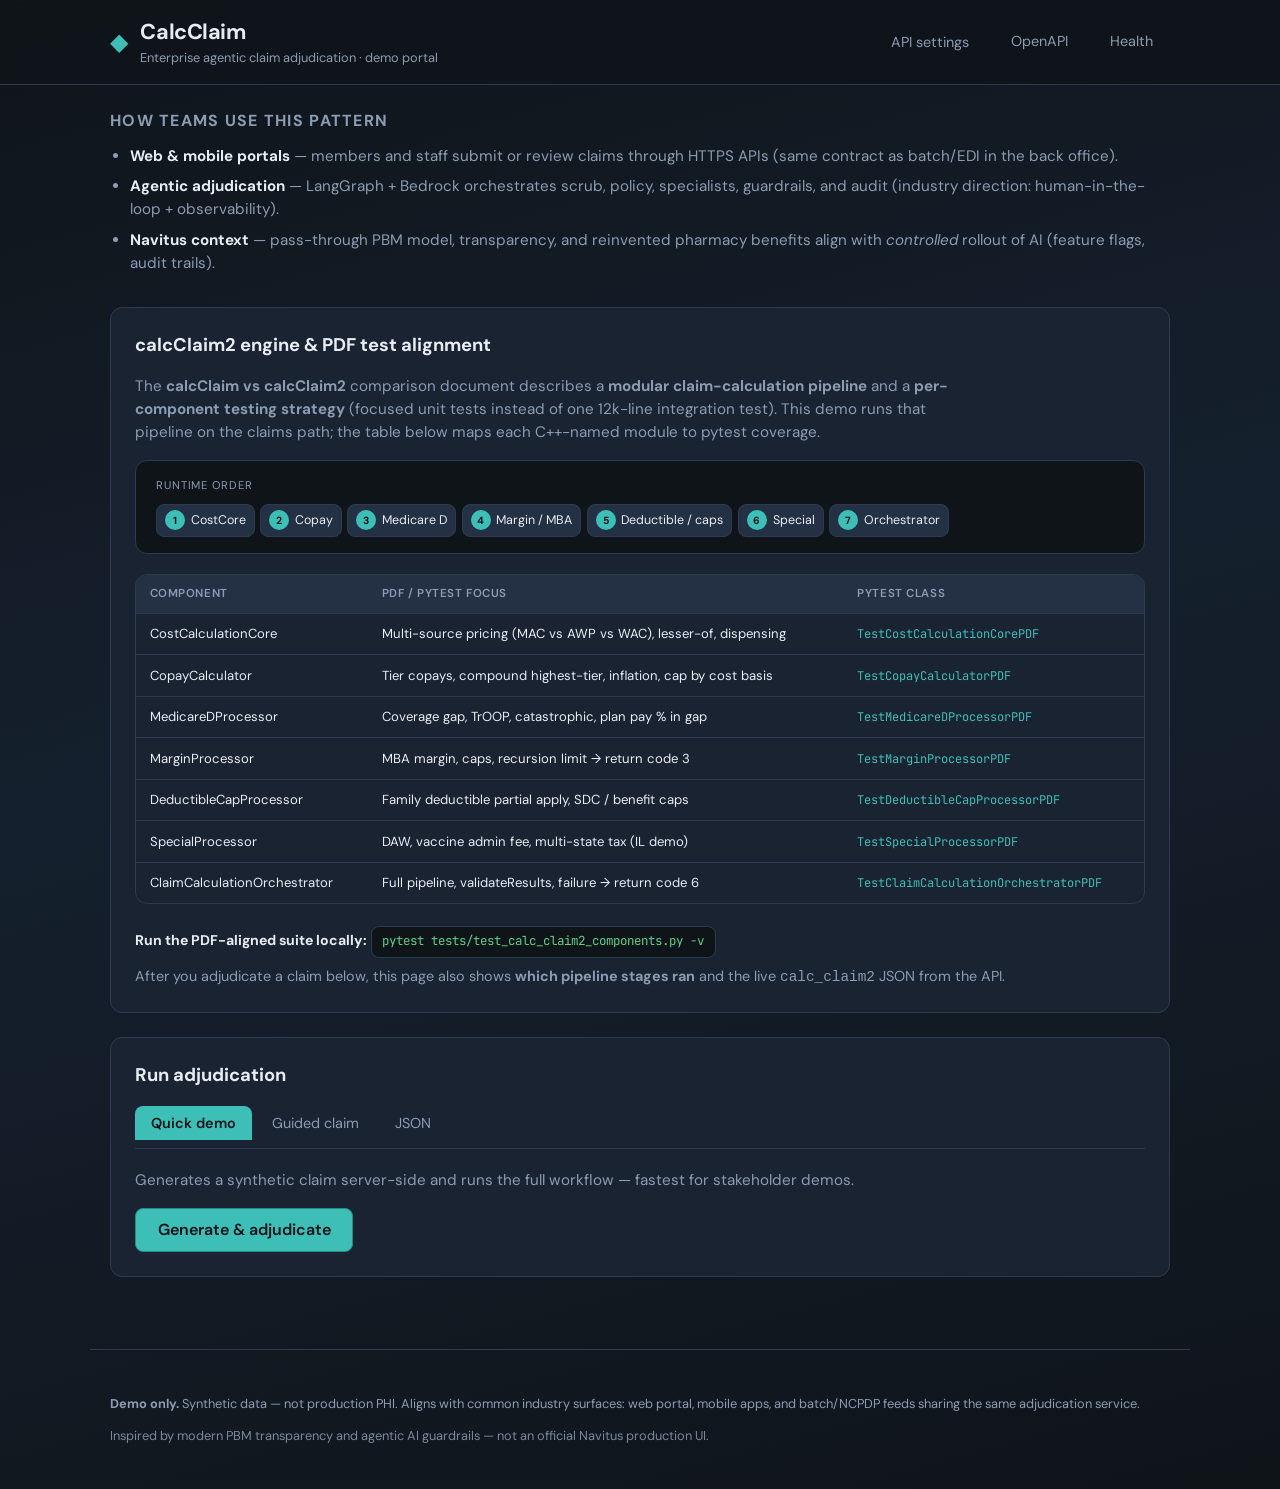
==== web/index.html @ a2e6c496 "adding the web UI" ====
<!DOCTYPE html>
<html lang="en">
<head>
  <meta charset="utf-8" />
  <meta name="viewport" content="width=device-width, initial-scale=1" />
  <link rel="icon" href="/demo/ui/favicon.svg" type="image/svg+xml" />
  <title>CalcClaim — Enterprise adjudication demo</title>
  <link rel="stylesheet" href="styles.css" />
  <link rel="preconnect" href="https://fonts.googleapis.com" />
  <link rel="preconnect" href="https://fonts.gstatic.com" crossorigin />
  <link href="https://fonts.googleapis.com/css2?family=DM+Sans:ital,opsz,wght@0,9..40,400;0,9..40,500;0,9..40,600;0,9..40,700;1,9..40,400&family=JetBrains+Mono:wght@400;500&display=swap" rel="stylesheet" />
</head>
<body>
  <a class="skip-link" href="#main">Skip to adjudication</a>
  <header class="site-header">
    <div class="header-inner">
      <div class="brand">
        <span class="brand-mark" aria-hidden="true">◆</span>
        <div>
          <h1>CalcClaim</h1>
          <p class="tagline">Enterprise agentic claim adjudication · demo portal</p>
        </div>
      </div>
      <nav class="header-actions" aria-label="Utilities">
        <button type="button" class="btn btn-ghost" id="btn-settings" aria-expanded="false" aria-controls="panel-settings">API settings</button>
        <a class="btn btn-ghost" href="/docs" target="_blank" rel="noopener">OpenAPI</a>
        <a class="btn btn-ghost" href="/health" target="_blank" rel="noopener">Health</a>
      </nav>
    </div>
  </header>

  <div id="panel-settings" class="settings-panel hidden" role="region" aria-label="API settings">
    <div class="settings-inner">
      <label for="api-base">API base URL</label>
      <input id="api-base" type="url" inputmode="url" placeholder="Same origin — leave empty when UI is served from this API" autocomplete="off" />
      <p class="hint">Use when the UI is hosted separately (e.g. static S3 + CloudFront calling API Gateway). Saved in <code>localStorage</code>.</p>
      <button type="button" class="btn btn-primary" id="btn-save-settings">Save</button>
    </div>
  </div>

  <main id="main" class="layout">
    <section class="intro" aria-labelledby="intro-heading">
      <h2 id="intro-heading">How teams use this pattern</h2>
      <ul class="channels">
        <li><strong>Web &amp; mobile portals</strong> — members and staff submit or review claims through HTTPS APIs (same contract as batch/EDI in the back office).</li>
        <li><strong>Agentic adjudication</strong> — LangGraph + Bedrock orchestrates scrub, policy, specialists, guardrails, and audit (industry direction: human-in-the-loop + observability).</li>
        <li><strong>Navitus context</strong> — pass-through PBM model, transparency, and reinvented pharmacy benefits align with <em>controlled</em> rollout of AI (feature flags, audit trails).</li>
      </ul>
    </section>

    <section class="panel cc2-qa-panel" aria-labelledby="cc2-heading">
      <h2 id="cc2-heading">calcClaim2 engine &amp; PDF test alignment</h2>
      <p class="lede">
        The <strong>calcClaim vs calcClaim2</strong> comparison document describes a <strong>modular claim-calculation pipeline</strong>
        and a <strong>per-component testing strategy</strong> (focused unit tests instead of one 12k-line integration test).
        This demo runs that pipeline on the claims path; the table below maps each C++-named module to pytest coverage.
      </p>

      <div class="cc2-pipeline-static" aria-label="calcClaim2 pipeline order">
        <span class="cc2-pipe-label">Runtime order</span>
        <ol class="cc2-steps-row">
          <li><span class="cc2-step-num">1</span> CostCore</li>
          <li><span class="cc2-step-num">2</span> Copay</li>
          <li><span class="cc2-step-num">3</span> Medicare&nbsp;D</li>
          <li><span class="cc2-step-num">4</span> Margin&nbsp;/&nbsp;MBA</li>
          <li><span class="cc2-step-num">5</span> Deductible&nbsp;/&nbsp;caps</li>
          <li><span class="cc2-step-num">6</span> Special</li>
          <li><span class="cc2-step-num">7</span> Orchestrator</li>
        </ol>
      </div>

      <div class="cc2-table-wrap">
        <table class="cc2-test-table">
          <thead>
            <tr>
              <th scope="col">Component</th>
              <th scope="col">PDF / pytest focus</th>
              <th scope="col">Pytest class</th>
            </tr>
          </thead>
          <tbody>
            <tr>
              <td>CostCalculationCore</td>
              <td>Multi-source pricing (MAC vs AWP vs WAC), lesser-of, dispensing</td>
              <td><code>TestCostCalculationCorePDF</code></td>
            </tr>
            <tr>
              <td>CopayCalculator</td>
              <td>Tier copays, compound highest-tier, inflation, cap by cost basis</td>
              <td><code>TestCopayCalculatorPDF</code></td>
            </tr>
            <tr>
              <td>MedicareDProcessor</td>
              <td>Coverage gap, TrOOP, catastrophic, plan pay % in gap</td>
              <td><code>TestMedicareDProcessorPDF</code></td>
            </tr>
            <tr>
              <td>MarginProcessor</td>
              <td>MBA margin, caps, recursion limit → return code 3</td>
              <td><code>TestMarginProcessorPDF</code></td>
            </tr>
            <tr>
              <td>DeductibleCapProcessor</td>
              <td>Family deductible partial apply, SDC / benefit caps</td>
              <td><code>TestDeductibleCapProcessorPDF</code></td>
            </tr>
            <tr>
              <td>SpecialProcessor</td>
              <td>DAW, vaccine admin fee, multi-state tax (IL demo)</td>
              <td><code>TestSpecialProcessorPDF</code></td>
            </tr>
            <tr>
              <td>ClaimCalculationOrchestrator</td>
              <td>Full pipeline, validateResults, failure → return code 6</td>
              <td><code>TestClaimCalculationOrchestratorPDF</code></td>
            </tr>
          </tbody>
        </table>
      </div>

      <p class="cc2-cli-hint">
        <strong>Run the PDF-aligned suite locally:</strong>
        <code class="cc2-cli">pytest tests/test_calc_claim2_components.py -v</code>
      </p>
      <p class="muted tiny">After you adjudicate a claim below, this page also shows <strong>which pipeline stages ran</strong> and the live <code>calc_claim2</code> JSON from the API.</p>
    </section>

    <section class="panel" aria-labelledby="run-heading">
      <h2 id="run-heading">Run adjudication</h2>

      <div class="tabs" role="tablist">
        <button type="button" class="tab active" role="tab" aria-selected="true" aria-controls="tab-quick" id="tab-btn-quick">Quick demo</button>
        <button type="button" class="tab" role="tab" aria-selected="false" aria-controls="tab-guided" id="tab-btn-guided">Guided claim</button>
        <button type="button" class="tab" role="tab" aria-selected="false" aria-controls="tab-json" id="tab-btn-json">JSON</button>
      </div>

      <div id="tab-quick" class="tab-panel" role="tabpanel" aria-labelledby="tab-btn-quick">
        <p class="lede">Generates a synthetic claim server-side and runs the full workflow — fastest for stakeholder demos.</p>
        <button type="button" class="btn btn-primary btn-lg" id="btn-quick">Generate &amp; adjudicate</button>
      </div>

      <div id="tab-guided" class="tab-panel hidden" role="tabpanel" aria-labelledby="tab-btn-guided" hidden>
        <p class="lede">Pick a drug tier and scenario; the browser builds a minimal claim JSON (no real PHI).</p>
        <div class="form-grid">
          <label>Drug (sample)
            <select id="guided-drug"></select>
          </label>
          <label>Plan
            <select id="guided-plan"></select>
          </label>
          <label>Scenario
            <select id="guided-scenario">
              <option value="approved">Likely approved</option>
              <option value="prior_auth">Prior authorization path</option>
              <option value="dur">DUR alert path</option>
            </select>
          </label>
          <label>Actor ID (for flags / audit)
            <input id="guided-actor" type="text" value="portal-user-001" autocomplete="username" />
          </label>
        </div>
        <button type="button" class="btn btn-primary btn-lg" id="btn-guided">Adjudicate guided claim</button>
      </div>

      <div id="tab-json" class="tab-panel hidden" role="tabpanel" aria-labelledby="tab-btn-json" hidden>
        <p class="lede">Paste a full claim JSON. Use <strong>Load sample</strong> for a safe template.</p>
        <div class="json-actions">
          <button type="button" class="btn btn-secondary" id="btn-load-sample">Load sample</button>
        </div>
        <label class="sr-only" for="claim-json">Claim JSON</label>
        <textarea id="claim-json" rows="14" spellcheck="false" aria-label="Claim JSON"></textarea>
        <button type="button" class="btn btn-primary btn-lg" id="btn-json">Adjudicate JSON</button>
      </div>

      <div id="status" class="status-banner hidden" role="status" aria-live="polite"></div>
      <div id="error" class="error-banner hidden" role="alert"></div>
    </section>

    <section class="panel result-panel hidden" id="result-section" aria-live="polite">
      <div class="result-header">
        <h2>Adjudication result</h2>
        <div class="result-actions">
          <button type="button" class="btn btn-secondary" id="btn-print">Print / PDF</button>
          <button type="button" class="btn btn-ghost" id="btn-copy">Copy JSON</button>
        </div>
      </div>
      <div id="result-summary" class="result-summary"></div>
      <details class="raw-details">
        <summary>Raw response</summary>
        <pre id="result-raw" class="raw-pre"></pre>
      </details>
    </section>
  </main>

  <footer class="site-footer">
    <p><strong>Demo only.</strong> Synthetic data — not production PHI. Aligns with common industry surfaces: web portal, mobile apps, and batch/NCPDP feeds sharing the same adjudication service.</p>
    <p class="footer-note">Inspired by modern PBM transparency and agentic AI guardrails — not an official Navitus production UI.</p>
  </footer>

  <script src="app.js" defer></script>
</body>
</html>
---- web/styles.css ----
/* CalcClaim demo portal — professional PBM / health-tech aesthetic */
:root {
  --bg: #0f1419;
  --surface: #1a2332;
  --surface-2: #243044;
  --border: #2d3a4f;
  --text: #e8edf4;
  --muted: #8b9cb3;
  --accent: #3dbfb8;
  --accent-dim: #2a8a85;
  --warn: #e8b84a;
  --danger: #e85d6f;
  --success: #5ecf8c;
  --radius: 12px;
  --font: "DM Sans", system-ui, sans-serif;
  --mono: "JetBrains Mono", ui-monospace, monospace;
}

*,
*::before,
*::after {
  box-sizing: border-box;
}

html {
  scroll-behavior: smooth;
}

body {
  margin: 0;
  min-height: 100vh;
  font-family: var(--font);
  background: linear-gradient(165deg, var(--bg) 0%, #15202e 45%, var(--bg) 100%);
  color: var(--text);
  line-height: 1.5;
}

.skip-link {
  position: absolute;
  left: -9999px;
  z-index: 999;
  padding: 0.5rem 1rem;
  background: var(--accent);
  color: var(--bg);
}
.skip-link:focus {
  left: 1rem;
  top: 1rem;
}

.site-header {
  border-bottom: 1px solid var(--border);
  background: rgba(15, 20, 25, 0.85);
  backdrop-filter: blur(8px);
  position: sticky;
  top: 0;
  z-index: 10;
}

.header-inner {
  max-width: 1100px;
  margin: 0 auto;
  padding: 1rem 1.25rem;
  display: flex;
  flex-wrap: wrap;
  align-items: center;
  justify-content: space-between;
  gap: 1rem;
}

.brand {
  display: flex;
  align-items: center;
  gap: 0.75rem;
}

.brand-mark {
  font-size: 1.5rem;
  color: var(--accent);
}

.brand h1 {
  margin: 0;
  font-size: 1.35rem;
  font-weight: 700;
  letter-spacing: -0.02em;
}

.tagline {
  margin: 0;
  font-size: 0.8rem;
  color: var(--muted);
}

.header-actions {
  display: flex;
  flex-wrap: wrap;
  gap: 0.5rem;
  align-items: center;
}

.settings-panel {
  max-width: 1100px;
  margin: 0 auto;
  padding: 0 1.25rem 1rem;
}
.settings-panel.hidden {
  display: none;
}
.settings-inner {
  background: var(--surface);
  border: 1px solid var(--border);
  border-radius: var(--radius);
  padding: 1rem 1.25rem;
}
.settings-inner label {
  display: block;
  font-size: 0.85rem;
  margin-bottom: 0.35rem;
  color: var(--muted);
}
.settings-inner input {
  width: 100%;
  max-width: 640px;
  padding: 0.5rem 0.65rem;
  border-radius: 8px;
  border: 1px solid var(--border);
  background: var(--bg);
  color: var(--text);
  font-family: var(--mono);
  font-size: 0.85rem;
}
.hint {
  font-size: 0.8rem;
  color: var(--muted);
  margin: 0.5rem 0 0.75rem;
}

.layout {
  max-width: 1100px;
  margin: 0 auto;
  padding: 1.5rem 1.25rem 3rem;
}

.intro {
  margin-bottom: 2rem;
}

.intro h2 {
  font-size: 1rem;
  text-transform: uppercase;
  letter-spacing: 0.08em;
  color: var(--muted);
  margin: 0 0 0.75rem;
}

.channels {
  margin: 0;
  padding-left: 1.25rem;
  color: var(--muted);
  font-size: 0.95rem;
}
.channels li {
  margin-bottom: 0.5rem;
}
.channels strong {
  color: var(--text);
}

.panel {
  background: var(--surface);
  border: 1px solid var(--border);
  border-radius: var(--radius);
  padding: 1.5rem;
  margin-bottom: 1.5rem;
}

.panel h2 {
  margin: 0 0 1rem;
  font-size: 1.15rem;
}

.tabs {
  display: flex;
  gap: 0.25rem;
  margin-bottom: 1.25rem;
  border-bottom: 1px solid var(--border);
  padding-bottom: 0.5rem;
}

.tab {
  font-family: var(--font);
  font-size: 0.9rem;
  padding: 0.5rem 1rem;
  border: none;
  border-radius: 8px 8px 0 0;
  background: transparent;
  color: var(--muted);
  cursor: pointer;
}
.tab:hover {
  color: var(--text);
  background: var(--surface-2);
}
.tab.active {
  color: var(--bg);
  background: var(--accent);
  font-weight: 600;
}

.tab-panel.hidden {
  display: none;
}

.lede {
  color: var(--muted);
  margin: 0 0 1rem;
  font-size: 0.95rem;
}

.form-grid {
  display: grid;
  grid-template-columns: repeat(auto-fill, minmax(200px, 1fr));
  gap: 1rem;
  margin-bottom: 1.25rem;
}

.form-grid label {
  display: flex;
  flex-direction: column;
  gap: 0.35rem;
  font-size: 0.85rem;
  color: var(--muted);
}

select,
input[type="text"] {
  font-family: var(--font);
  padding: 0.5rem 0.65rem;
  border-radius: 8px;
  border: 1px solid var(--border);
  background: var(--bg);
  color: var(--text);
}

textarea {
  width: 100%;
  font-family: var(--mono);
  font-size: 0.8rem;
  padding: 0.75rem;
  border-radius: 8px;
  border: 1px solid var(--border);
  background: var(--bg);
  color: var(--text);
  resize: vertical;
  margin-bottom: 1rem;
}

.json-actions {
  margin-bottom: 0.5rem;
}

.btn {
  font-family: var(--font);
  font-size: 0.9rem;
  padding: 0.45rem 1rem;
  border-radius: 8px;
  border: 1px solid var(--border);
  cursor: pointer;
  text-decoration: none;
  color: var(--text);
  background: var(--surface-2);
  display: inline-flex;
  align-items: center;
  justify-content: center;
}
.btn:hover {
  filter: brightness(1.08);
}
.btn-primary {
  background: var(--accent);
  border-color: var(--accent-dim);
  color: #0a1218;
  font-weight: 600;
}
.btn-secondary {
  background: transparent;
  border-color: var(--muted);
  color: var(--muted);
}
.btn-ghost {
  background: transparent;
  border-color: transparent;
  color: var(--muted);
}
.btn-lg {
  padding: 0.65rem 1.35rem;
  font-size: 1rem;
}

.status-banner {
  margin-top: 1.25rem;
  padding: 0.75rem 1rem;
  border-radius: 8px;
  background: rgba(61, 191, 184, 0.12);
  border: 1px solid var(--accent-dim);
  color: var(--accent);
}
.status-banner.hidden {
  display: none;
}

.error-banner {
  margin-top: 1rem;
  padding: 0.75rem 1rem;
  border-radius: 8px;
  background: rgba(232, 93, 111, 0.12);
  border: 1px solid var(--danger);
  color: #ffb4bc;
}
.error-banner.hidden {
  display: none;
}

.result-panel.hidden {
  display: none;
}

.result-header {
  display: flex;
  flex-wrap: wrap;
  align-items: center;
  justify-content: space-between;
  gap: 1rem;
  margin-bottom: 1rem;
}

.result-header h2 {
  margin: 0;
}

.result-actions {
  display: flex;
  gap: 0.5rem;
}

.result-summary {
  display: grid;
  gap: 1rem;
}

.summary-card {
  background: var(--bg);
  border: 1px solid var(--border);
  border-radius: 10px;
  padding: 1rem 1.25rem;
}

.summary-card h3 {
  margin: 0 0 0.75rem;
  font-size: 0.75rem;
  text-transform: uppercase;
  letter-spacing: 0.06em;
  color: var(--muted);
}

.status-pill {
  display: inline-block;
  font-weight: 700;
  font-size: 1.1rem;
  padding: 0.25rem 0.75rem;
  border-radius: 999px;
  text-transform: uppercase;
  letter-spacing: 0.04em;
}
.status-pill.approved {
  background: rgba(94, 207, 140, 0.2);
  color: var(--success);
}
.status-pill.rejected,
.status-pill.denied {
  background: rgba(232, 93, 111, 0.2);
  color: #ff8a98;
}
.status-pill.pending {
  background: rgba(232, 184, 74, 0.2);
  color: var(--warn);
}

.kv-grid {
  display: grid;
  grid-template-columns: repeat(auto-fill, minmax(160px, 1fr));
  gap: 0.75rem;
  font-size: 0.9rem;
}
/* calcClaim2 / PDF QA panel */
.cc2-qa-panel .lede {
  max-width: 52rem;
}

.cc2-pipeline-static {
  margin: 1rem 0 1.25rem;
  padding: 1rem 1.25rem;
  background: var(--bg);
  border: 1px solid var(--border);
  border-radius: var(--radius);
}

.cc2-pipe-label {
  display: block;
  font-size: 0.7rem;
  text-transform: uppercase;
  letter-spacing: 0.08em;
  color: var(--muted);
  margin-bottom: 0.65rem;
}

.cc2-steps-row {
  display: flex;
  flex-wrap: wrap;
  gap: 0.5rem 0.35rem;
  list-style: none;
  margin: 0;
  padding: 0;
  align-items: center;
}

.cc2-steps-row li {
  display: inline-flex;
  align-items: center;
  gap: 0.35rem;
  font-size: 0.78rem;
  color: var(--text);
  padding: 0.35rem 0.5rem;
  background: var(--surface-2);
  border-radius: 8px;
  border: 1px solid var(--border);
}

.cc2-step-num {
  display: inline-flex;
  align-items: center;
  justify-content: center;
  width: 1.25rem;
  height: 1.25rem;
  border-radius: 999px;
  background: var(--accent);
  color: var(--bg);
  font-size: 0.65rem;
  font-weight: 700;
}

.cc2-table-wrap {
  overflow-x: auto;
  margin: 0 0 1rem;
  border: 1px solid var(--border);
  border-radius: var(--radius);
}

.cc2-test-table {
  width: 100%;
  border-collapse: collapse;
  font-size: 0.82rem;
}

.cc2-test-table th,
.cc2-test-table td {
  padding: 0.65rem 0.85rem;
  text-align: left;
  border-bottom: 1px solid var(--border);
  vertical-align: top;
}

.cc2-test-table th {
  background: var(--surface-2);
  color: var(--muted);
  font-weight: 600;
  font-size: 0.72rem;
  text-transform: uppercase;
  letter-spacing: 0.05em;
}

.cc2-test-table tbody tr:last-child td {
  border-bottom: none;
}

.cc2-test-table code {
  font-family: var(--mono);
  font-size: 0.75rem;
  color: var(--accent);
}

.cc2-cli-hint {
  margin: 0 0 0.5rem;
  font-size: 0.88rem;
}

.cc2-cli {
  display: inline-block;
  margin-top: 0.35rem;
  padding: 0.35rem 0.65rem;
  background: var(--bg);
  border: 1px solid var(--border);
  border-radius: 8px;
  font-family: var(--mono);
  font-size: 0.78rem;
  color: var(--success);
}

.tiny {
  font-size: 0.8rem;
}

/* Live pipeline (post-adjudication) */
.cc2-live-pipeline {
  margin-top: 0.75rem;
}

.cc2-live-steps {
  display: flex;
  flex-wrap: wrap;
  gap: 0.4rem;
  list-style: none;
  margin: 0;
  padding: 0;
}

.cc2-live-steps li {
  display: inline-flex;
  align-items: center;
  gap: 0.35rem;
  font-size: 0.75rem;
  padding: 0.35rem 0.55rem;
  border-radius: 8px;
  border: 1px solid var(--border);
  background: var(--surface-2);
  color: var(--muted);
}

.cc2-live-steps li.done {
  border-color: var(--accent-dim);
  color: var(--success);
  background: rgba(94, 207, 140, 0.08);
}

.cc2-live-steps li.skipped {
  opacity: 0.45;
}

.cc2-rc-badge {
  display: inline-block;
  font-family: var(--mono);
  font-size: 0.75rem;
  padding: 0.2rem 0.5rem;
  border-radius: 6px;
  margin-right: 0.5rem;
}

.cc2-rc-0 {
  background: rgba(94, 207, 140, 0.2);
  color: var(--success);
}
.cc2-rc-3 {
  background: rgba(232, 184, 74, 0.2);
  color: var(--warn);
}
.cc2-rc-6 {
  background: rgba(232, 93, 111, 0.2);
  color: #ff8a98;
}

.cc2-json-details summary {
  cursor: pointer;
  color: var(--accent);
  font-size: 0.85rem;
  margin-top: 0.75rem;
}

.cc2-json-pre {
  margin-top: 0.5rem;
  max-height: 14rem;
  overflow: auto;
  font-family: var(--mono);
  font-size: 0.72rem;
  padding: 0.75rem;
  background: var(--bg);
  border-radius: 8px;
  border: 1px solid var(--border);
}

.kv-grid dt {
  margin: 0;
  color: var(--muted);
  font-size: 0.75rem;
}
.kv-grid dd {
  margin: 0.15rem 0 0;
  font-weight: 600;
}

.steps-list {
  margin: 0;
  padding-left: 1.1rem;
  font-size: 0.85rem;
  color: var(--muted);
  font-family: var(--mono);
}
.steps-list li {
  margin-bottom: 0.25rem;
}

.raw-details {
  margin-top: 1rem;
  font-size: 0.85rem;
}
.raw-details summary {
  cursor: pointer;
  color: var(--muted);
}
.raw-pre {
  margin: 0.5rem 0 0;
  padding: 1rem;
  overflow: auto;
  max-height: 320px;
  background: var(--bg);
  border-radius: 8px;
  border: 1px solid var(--border);
  font-size: 0.75rem;
}

.site-footer {
  max-width: 1100px;
  margin: 0 auto;
  padding: 2rem 1.25rem;
  border-top: 1px solid var(--border);
  font-size: 0.8rem;
  color: var(--muted);
}
.footer-note {
  margin-top: 0.5rem;
  opacity: 0.85;
}

.muted {
  color: var(--muted);
  margin: 0;
  font-size: 0.9rem;
}

.sr-only {
  position: absolute;
  width: 1px;
  height: 1px;
  padding: 0;
  margin: -1px;
  overflow: hidden;
  clip: rect(0, 0, 0, 0);
  border: 0;
}

@media print {
  .site-header,
  .intro,
  .panel:not(.result-panel),
  .site-footer,
  .result-actions,
  .raw-details {
    display: none !important;
  }
  .result-panel {
    border: none;
  }
  body {
    background: white;
    color: black;
  }
}
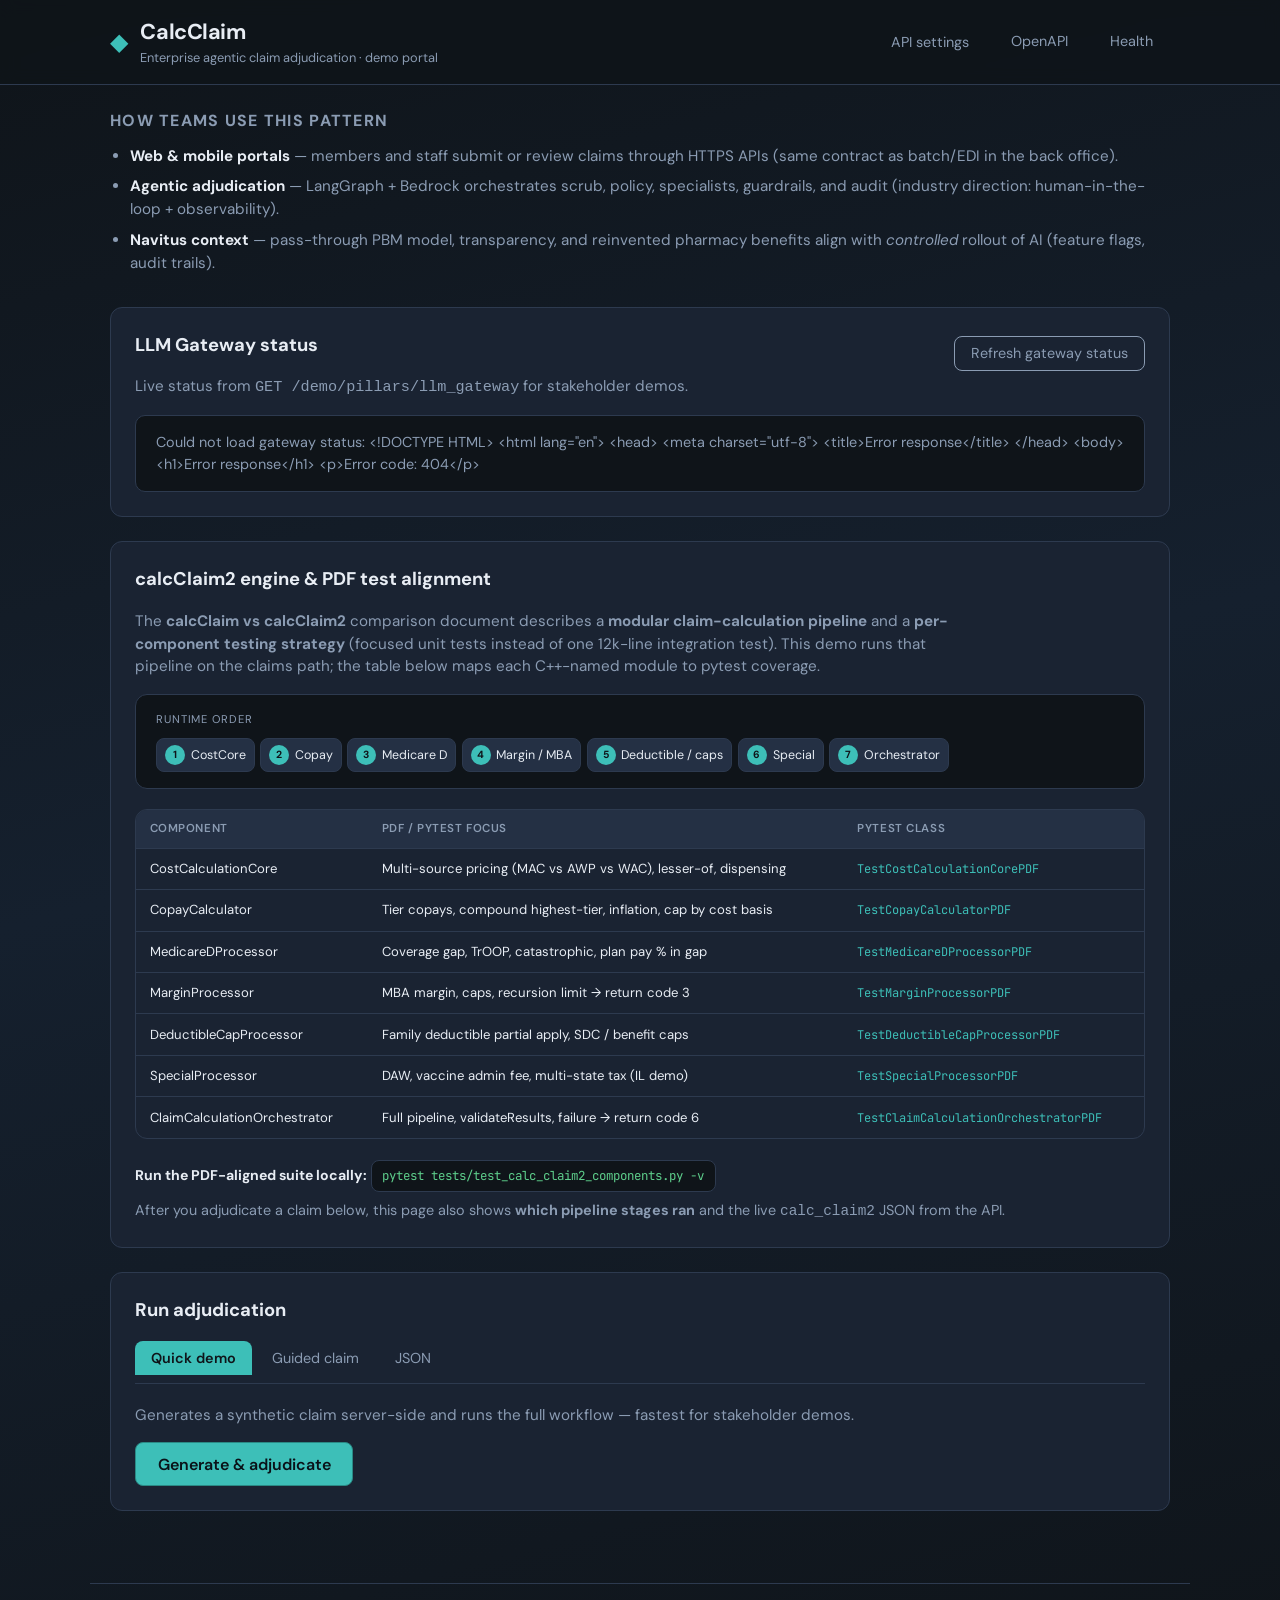
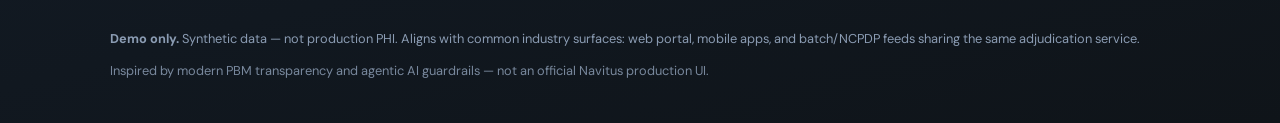
==== commit bb89c328: "adding terraform fix" ====
--- a/web/index.html
+++ b/web/index.html
@@ -48,6 +48,17 @@
       </ul>
     </section>
 
+    <section class="panel" aria-labelledby="llm-gateway-heading">
+      <div class="gateway-header">
+        <h2 id="llm-gateway-heading">LLM Gateway status</h2>
+        <button type="button" class="btn btn-secondary" id="btn-refresh-gateway">Refresh gateway status</button>
+      </div>
+      <p class="lede">Live status from <code>GET /demo/pillars/llm_gateway</code> for stakeholder demos.</p>
+      <div id="gateway-status" class="summary-card">
+        <p class="muted">Loading gateway status…</p>
+      </div>
+    </section>
+
     <section class="panel cc2-qa-panel" aria-labelledby="cc2-heading">
       <h2 id="cc2-heading">calcClaim2 engine &amp; PDF test alignment</h2>
       <p class="lede">
--- a/web/styles.css
+++ b/web/styles.css
@@ -180,6 +180,59 @@
   font-size: 1.15rem;
 }
 
+.gateway-header {
+  display: flex;
+  align-items: center;
+  justify-content: space-between;
+  gap: 0.75rem;
+  flex-wrap: wrap;
+}
+
+.gateway-status-grid {
+  display: grid;
+  grid-template-columns: repeat(auto-fill, minmax(220px, 1fr));
+  gap: 0.75rem;
+}
+
+.gateway-status-item {
+  background: var(--surface-2);
+  border: 1px solid var(--border);
+  border-radius: 8px;
+  padding: 0.7rem 0.8rem;
+}
+
+.gateway-status-item dt {
+  font-size: 0.74rem;
+  color: var(--muted);
+  margin: 0 0 0.35rem;
+  text-transform: uppercase;
+  letter-spacing: 0.04em;
+}
+
+.gateway-status-item dd {
+  margin: 0;
+  font-weight: 600;
+}
+
+.pill-ok,
+.pill-off {
+  display: inline-block;
+  border-radius: 999px;
+  padding: 0.15rem 0.55rem;
+  font-size: 0.76rem;
+  letter-spacing: 0.02em;
+}
+
+.pill-ok {
+  color: var(--success);
+  background: rgba(94, 207, 140, 0.2);
+}
+
+.pill-off {
+  color: #ff8a98;
+  background: rgba(232, 93, 111, 0.2);
+}
+
 .tabs {
   display: flex;
   gap: 0.25rem;
